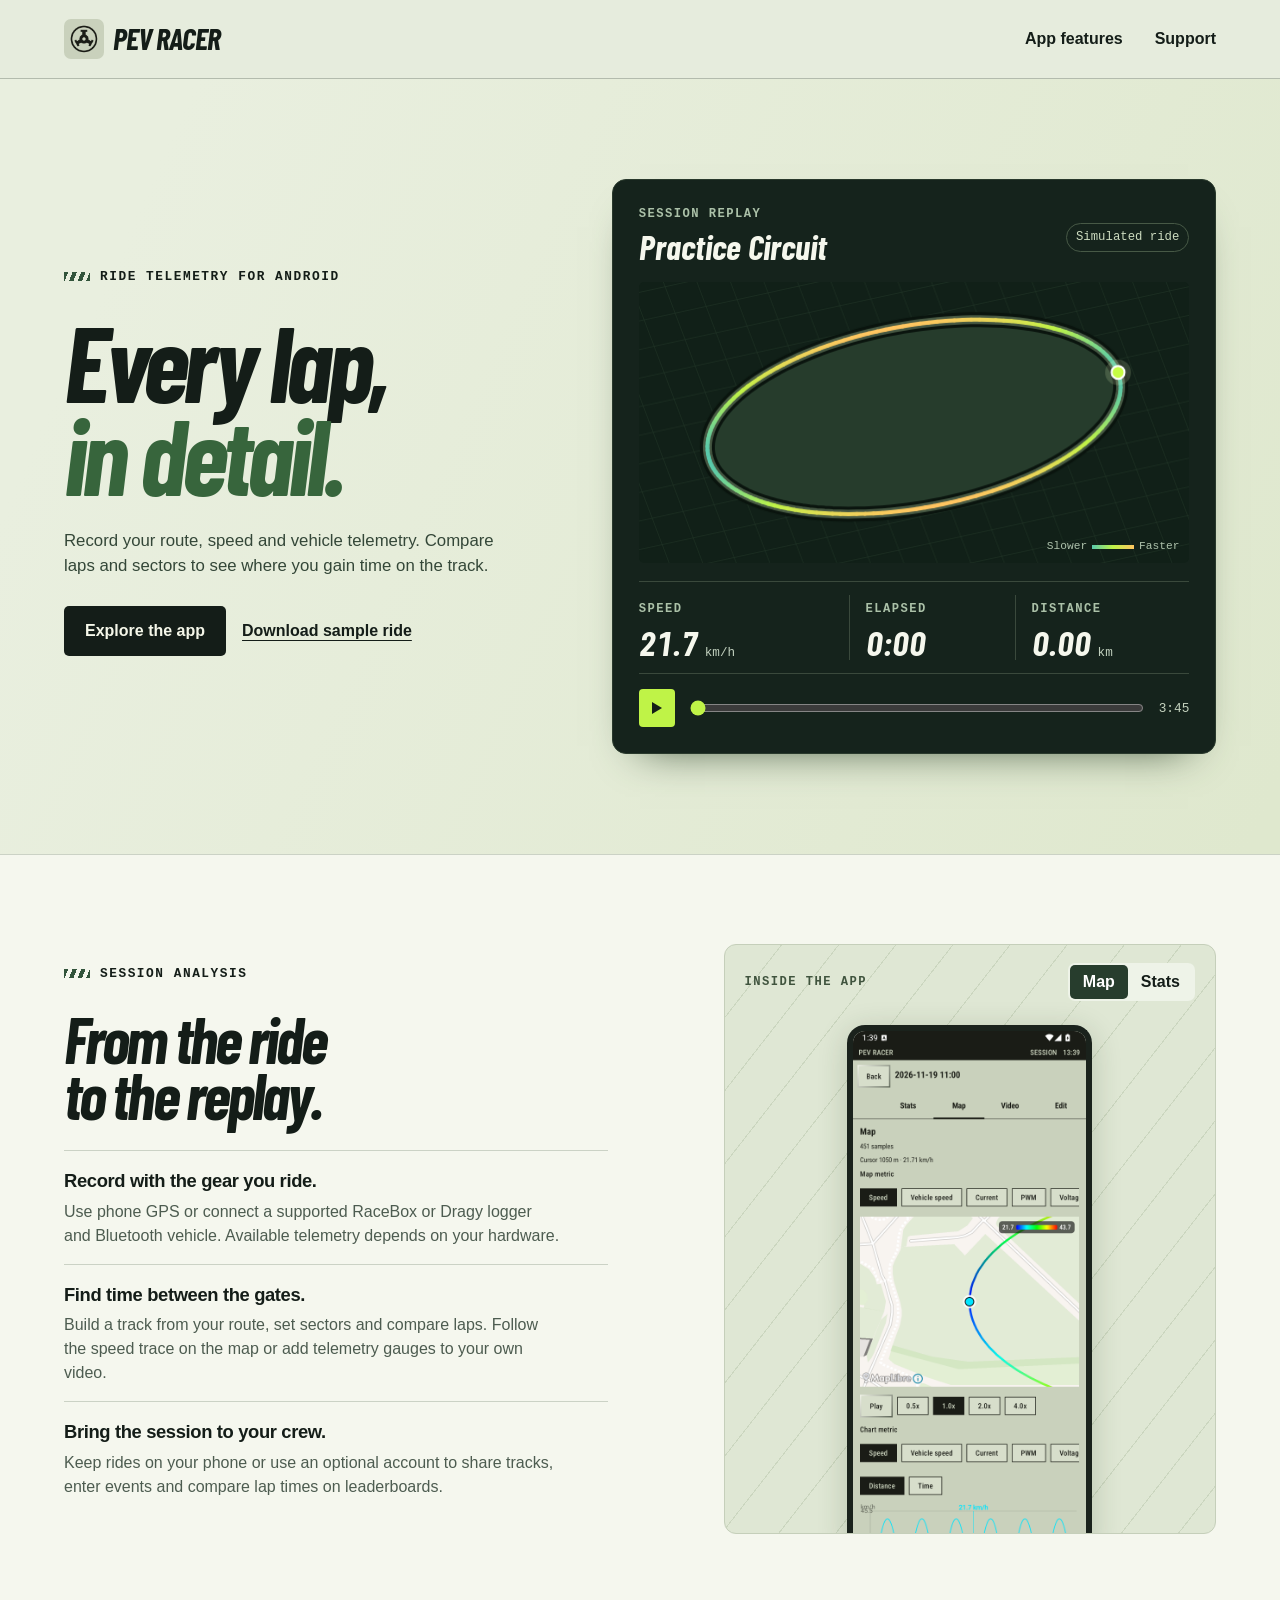
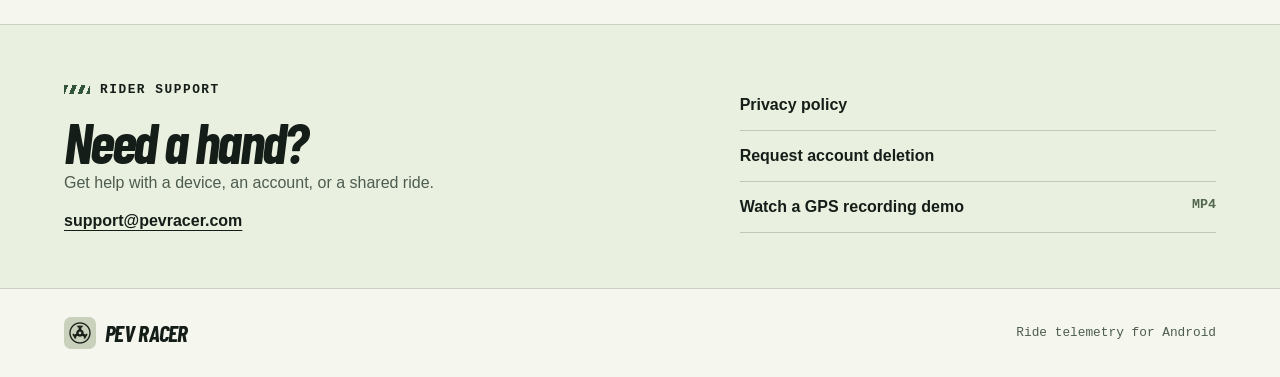
==== index.html @ e3c32b66 "Publish PEV Racer website and rider support pages" ====
<!doctype html>
<html lang="en">
<head>
<meta charset="utf-8"><meta name="viewport" content="width=device-width,initial-scale=1">
<title>PEV Racer — Ride telemetry and lap timing for Android</title>
<meta name="description" content="Record GPS and vehicle telemetry, compare laps and share track sessions with PEV Racer for Android. Explore a simulated practice ride.">
<link rel="icon" href="assets/icon.png"><link rel="stylesheet" href="style.css">
<script src="assets/practice.js" defer></script><script src="player.js" defer></script>
</head>
<body>
<a class="skip" href="#main">Skip to content</a>
<header class="top"><div class="wrap nav"><a class="brand" href="./" aria-label="PEV Racer home"><img src="assets/icon.png" width="40" height="40" alt="">PEV RACER</a><nav aria-label="Main navigation"><a href="#analysis">App features</a><a href="#support">Support</a></nav></div></header>
<main id="main">
<div class="hero"><div class="wrap hero-grid">
<div class="intro"><p class="kicker"><span></span> Ride telemetry for Android</p><h1>Every lap,<br><em>in detail.</em></h1>
<p class="lede">Record your route, speed and vehicle telemetry. Compare laps and sectors to see where you gain time on the track.</p>
<a class="cta" href="#analysis">Explore the app</a><a class="secondary" href="downloads/practice-circuit.vbo" download>Download sample ride</a>
</div>
<section class="console" id="practice" aria-labelledby="ride-title">
<div class="console-head"><div><div class="console-label">Session replay</div><h2 id="ride-title">Practice Circuit</h2></div><span class="sim">Simulated ride</span></div>
<div class="track"><canvas id="track" role="img" aria-label="GPS trace of the oval practice circuit, colored by speed. The marker follows the selected time."></canvas>
<div class="scale" aria-hidden="true"><i></i>Slower <b></b> Faster</div></div>
<div class="console-data"><div><span class="console-label">Speed</span><strong><output id="speed">21.7</output> <small>km/h</small></strong></div><div><span class="console-label">Elapsed</span><strong id="elapsed">0:00</strong></div><div><span class="console-label">Distance</span><strong><output id="distance">0.00</output> <small>km</small></strong></div></div>
<div class="transport"><button id="play" type="button" aria-label="Play simulated ride"><i aria-hidden="true"></i></button><input aria-label="Ride replay time" type="range" id="seek" min="0" max="450" value="0"><span>3:45</span></div>
<noscript><p>Enable JavaScript to play the simulated ride, or download the VBO file.</p></noscript>
</section></div></div>
<section id="analysis" class="wrap analysis" aria-labelledby="analysis-title">
<div class="section-copy"><p class="kicker"><span></span> Session analysis</p><h2 id="analysis-title">From the ride<br>to the replay.</h2>
<ul class="features"><li><h3>Record with the gear you ride.</h3><p>Use phone GPS or connect a supported RaceBox or Dragy logger and Bluetooth vehicle. Available telemetry depends on your hardware.</p></li><li><h3>Find time between the gates.</h3><p>Build a track from your route, set sectors and compare laps. Follow the speed trace on the map or add telemetry gauges to your own video.</p></li><li><h3>Bring the session to your crew.</h3><p>Keep rides on your phone or use an optional account to share tracks, enter events and compare lap times on leaderboards.</p></li></ul></div>
<figure class="app-preview"><div class="preview-head"><span class="console-label">Inside the app</span><div class="tabs" role="group" aria-label="Select app screenshot"><button data-view="map" aria-pressed="true">Map</button><button data-view="stats" aria-pressed="false">Stats</button></div></div><img id="app-shot" width="1080" height="2400" src="assets/ride-map.png" alt="PEV Racer session map with a speed-colored route, playback controls and telemetry chart." loading="lazy"></figure>
</section>
<section id="support" class="support"><div class="wrap help-grid"><div><p class="kicker"><span></span> Rider support</p><h2>Need a hand?</h2><p>Get help with a device, an account, or a shared ride.</p><a class="email" href="mailto:support@pevracer.com">support@pevracer.com</a></div>
<div class="help-links"><a href="privacy/">Privacy policy</a><a href="delete-account/">Request account deletion</a><a href="downloads/location-recording.mp4">Watch a GPS recording demo <small>MP4</small></a></div></div></section>
</main>
<footer class="wrap foot"><a class="brand" href="./"><img src="assets/icon.png" width="32" height="32" alt="">PEV RACER</a><span>Ride telemetry for Android</span></footer>
</body></html>
---- style.css ----
@font-face{font-family:Barlow Condensed;src:url(assets/display.ttf) format('truetype');font-weight:700;font-style:italic;font-display:swap}
:root{--ink:#141d18;--paper:#f5f7ee;--green:#bff347;--mute:#4d5c50;--line:#cbd2c5;--display:"Barlow Condensed","Arial Narrow",sans-serif;color:var(--ink);background:var(--paper);font-family:Inter,"Helvetica Neue",Arial,sans-serif;font-size:100%;line-height:1.5;color-scheme:light}
*{box-sizing:border-box}body{margin:0}a{color:inherit}button,input{font:inherit}a:focus-visible,button:focus-visible,input:focus-visible{outline:3px solid #d45d15;outline-offset:4px}.skip{position:absolute;left:1rem;top:-5rem;background:var(--paper);padding:.5rem 1rem;z-index:5}.skip:focus{top:.4rem}.wrap{width:min(1220px,90%);margin:auto}.top{border-bottom:1px solid rgba(20,29,24,.24);background:#e6ecdd}.nav,.foot,.brand,.nav nav{display:flex;align-items:center}.nav{min-height:78px;justify-content:space-between}.brand{gap:9px;text-decoration:none;font:italic 700 1.9rem/.9 var(--display);letter-spacing:-.03em;white-space:nowrap}.brand img{border-radius:7px}.nav nav{gap:32px;font-weight:650}.nav nav a,.tabs button,.help-links a{text-decoration:none}.nav nav a:hover,.help-links a:hover,.secondary:hover,.email:hover{text-decoration:underline;text-underline-offset:4px}.hero{background:linear-gradient(114deg,#e9efdf 12%,#dfe8ce 98%);border-bottom:1px solid var(--line)}.hero-grid{display:grid;grid-template-columns: .89fr 1.11fr;gap:clamp(28px,5vw,88px);align-items:center;padding-block:clamp(55px,7.8vw,115px)}.kicker,.console-label,.sim,.scale,.transport>span,.help-links small,.foot>span{font-family:"IBM Plex Mono",Menlo,Consolas,monospace}.kicker,.console-label{text-transform:uppercase;letter-spacing:.12em;font-weight:650;font-size:.8rem}.kicker{display:flex;align-items:center;gap:10px;margin:0 0 28px}.kicker span{width:26px;height:9px;background:repeating-linear-gradient(112deg,#32543b 0 4px,transparent 4px 8px)}h1,h2,h3,p,figure{margin:0}h1,.section-copy h2,.help-grid h2{font:italic 700 clamp(5.8rem,8.4vw,8.5rem)/.87 var(--display);letter-spacing:-.045em}h1 em{font-style:inherit;color:#37653c}.lede{margin:27px 0 28px;font-size:clamp(1.05rem,1.3vw,1.23rem);color:#344738;max-width:29rem}.cta,.secondary{display:inline-block;font-weight:700;font-size:1rem}.cta{background:var(--ink);color:#f5f7e9;padding:13px 21px;border-radius:5px;text-decoration:none;margin:0 16px 10px 0}.cta:hover{background:#36523b}.secondary{text-underline-offset:4px}
.console{background:#15231c;color:#f5f7ed;border:1px solid #29392c;border-radius:14px;padding:clamp(16px,2vw,30px);min-width:0;box-shadow:0 20px 42px -28px #2e442b}.console-head,.preview-head{display:flex;justify-content:space-between;align-items:center;gap:9px}.console-label{color:#abc1a8;font-size:.76rem}.console h2{font:italic 700 2.15rem/1.1 var(--display);margin:.25rem 0}.sim{font-size:.77rem;color:#ccdbbf;border:1px solid #475946;border-radius:20px;padding:4px 9px}.track{position:relative;height:clamp(195px,22vw,315px);margin:12px 0 18px;border-radius:5px;overflow:hidden;background:#112018}.track canvas{display:block;width:100%;height:100%}.scale{position:absolute;bottom:8px;right:10px;display:flex;align-items:center;gap:5px;font-size:.7rem;color:#aec2ac}.scale b{width:42px;height:4px;background:linear-gradient(90deg,#58c9ad,#bff347,#ffc561)}.console-data{display:grid;grid-template-columns:1.2fr .95fr 1fr;padding:13px 0;border-block:1px solid #3a493c}.console-data>div+div{border-left:1px solid #3a493c;padding-left:16px}.console-data strong{display:block;font:italic 700 clamp(1.65rem,2.7vw,2.4rem)/1.05 var(--display);margin-top:5px;font-variant-numeric:tabular-nums}.console-data small{font:normal .79rem Menlo,monospace;color:#c0cfbd}.transport{display:flex;align-items:center;gap:13px;margin-top:15px}.transport button{display:grid;place-items:center;width:42px;height:38px;border:0;background:var(--green);border-radius:4px;cursor:pointer}.transport button i{border-left:10px solid var(--ink);border-block:6px solid transparent}.transport button[aria-label^="Pause"] i{width:10px;height:12px;border:0;border-inline:3px solid var(--ink)}input[type=range]{width:100%;min-width:0;accent-color:var(--green);cursor:pointer}.transport>span{font-size:.8rem;color:#c5d3bf}
.analysis{display:grid;grid-template-columns:1.05fr .95fr;gap:10%;align-items:center;padding-block:clamp(66px,7vw,110px)}.section-copy h2,.help-grid h2{font-size:clamp(3.4rem,5vw,5.4rem)}.features{padding:0;list-style:none;margin:28px 0 0}.features li{padding:16px 0;border-top:1px solid var(--line)}.features h3{font-size:1.15rem;letter-spacing:-.02em}.features p,.support p:not(.kicker){margin-top:5px;color:var(--mute);max-width:31rem}.app-preview{padding:18px 20px 0;border-radius:12px;overflow:hidden;background:repeating-linear-gradient(128deg,transparent 0 44px,#cbd6bf 44px 45px),#dfe7d4;border:1px solid #c5cfba;text-align:center}.preview-head .console-label{color:#40543e}.tabs{display:flex;background:#eef3e8;border-radius:7px;padding:2px}.tabs button{background:transparent;border:0;border-radius:5px;padding:5px 13px;cursor:pointer;color:var(--ink);font-weight:600}.tabs button[aria-pressed=true]{background:#273d2d;color:white}.app-preview img{display:block;width:min(64%,245px);height:auto;margin:24px auto -3.5%;border:6px solid #1a221c;border-bottom:0;border-radius:18px 18px 0 0;box-shadow:0 6px 30px #25371b33}.support{border-block:1px solid var(--line);background:#eaf0e0}.help-grid{display:grid;grid-template-columns:1fr .85fr;gap:10%;align-items:center;padding-block:55px}.help-grid .kicker{margin-bottom:16px}.help-grid h2{font-size:3.6rem}.email{display:inline-block;margin-top:14px;font-weight:700;text-underline-offset:4px}.help-links a{display:block;padding:13px 0;font-weight:650;border-bottom:1px solid #bdc8b5}.help-links small{color:#53664e;float:right}.foot{min-height:88px;justify-content:space-between;gap:14px}.foot .brand{font-size:1.45rem}.foot>span{font-size:.8rem;color:var(--mute)}.legal{max-width:46rem;margin:0 auto;padding:55px 20px 66px}.legal h1{font-size:clamp(3.3rem,7vw,5.2rem);line-height:1}.legal h2{font-size:1.35rem;margin:2.1rem 0 .4rem}.legal p{margin:1rem 0;line-height:1.7}.legal a{overflow-wrap:anywhere}
@media(max-width:760px){.hero-grid,.analysis,.help-grid{grid-template-columns:1fr}.hero-grid{padding:38px 0;gap:24px}.kicker{margin-bottom:18px}.nav{min-height:65px}.nav nav{gap:15px;font-size:.88rem}.brand{font-size:1.48rem}.brand img{width:32px;height:32px}h1{font-size:clamp(4.9rem,15vw,6.8rem)}.lede{margin:16px 0 21px}.hero-grid .track{height:230px}.analysis{gap:28px}.help-grid{gap:20px}.app-preview img{max-width:225px}.console-data>div+div{padding-left:10px}.foot>span{max-width:110px}.hero-grid .secondary{font-size:.93rem}.console-data strong{font-size:1.9rem}}@media(max-width:365px){.nav nav{gap:9px}.brand{font-size:1.32rem}.wrap{width:92%}}
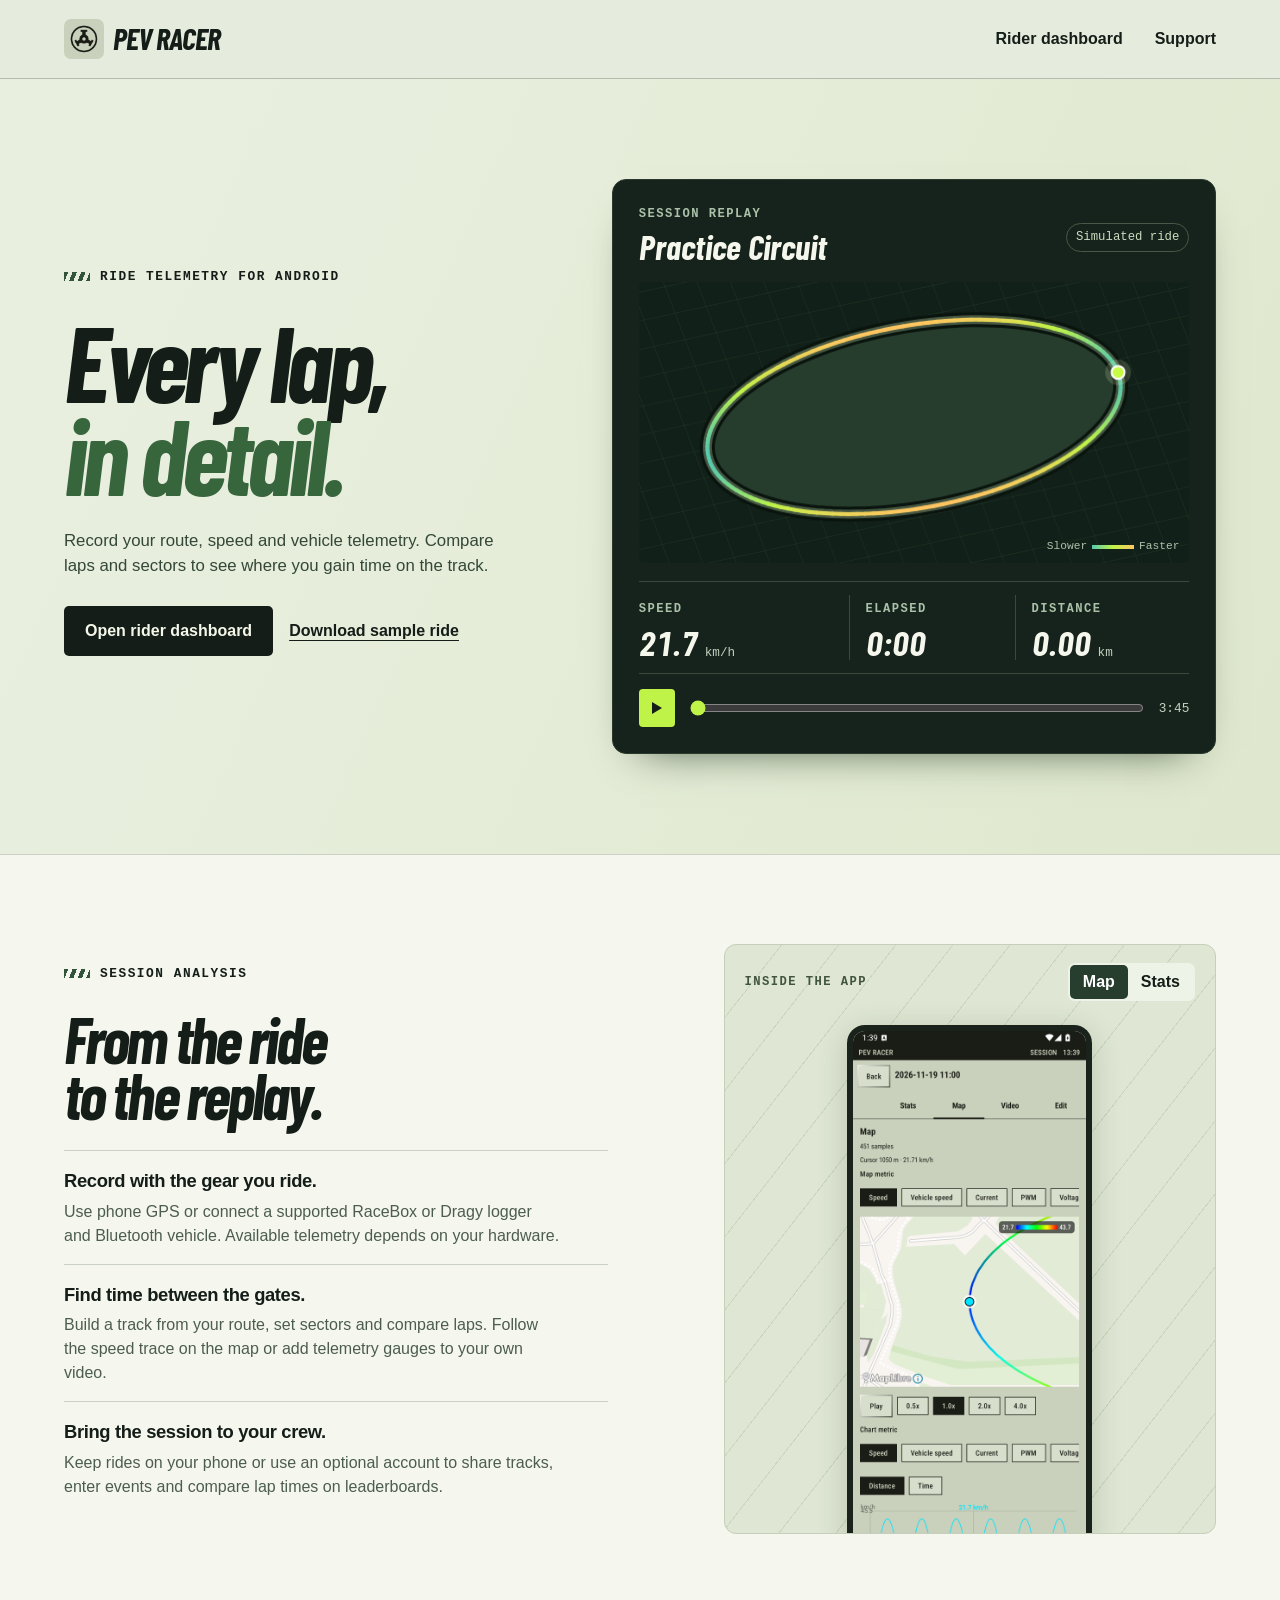
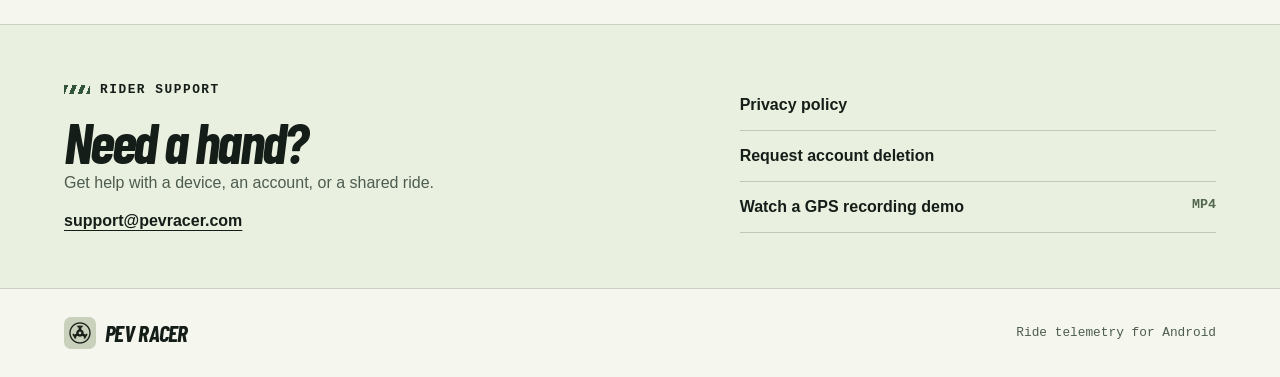
==== commit 81f7c76e: "Add the PEV Racer rider dashboard and Android-compatible ride analysis" ====
--- a/index.html
+++ b/index.html
@@ -9,12 +9,12 @@
 </head>
 <body>
 <a class="skip" href="#main">Skip to content</a>
-<header class="top"><div class="wrap nav"><a class="brand" href="./" aria-label="PEV Racer home"><img src="assets/icon.png" width="40" height="40" alt="">PEV RACER</a><nav aria-label="Main navigation"><a href="#analysis">App features</a><a href="#support">Support</a></nav></div></header>
+<header class="top"><div class="wrap nav"><a class="brand" href="./" aria-label="PEV Racer home"><img src="assets/icon.png" width="40" height="40" alt="">PEV RACER</a><nav aria-label="Main navigation"><a href="rider/">Rider dashboard</a><a href="#support">Support</a></nav></div></header>
 <main id="main">
 <div class="hero"><div class="wrap hero-grid">
 <div class="intro"><p class="kicker"><span></span> Ride telemetry for Android</p><h1>Every lap,<br><em>in detail.</em></h1>
 <p class="lede">Record your route, speed and vehicle telemetry. Compare laps and sectors to see where you gain time on the track.</p>
-<a class="cta" href="#analysis">Explore the app</a><a class="secondary" href="downloads/practice-circuit.vbo" download>Download sample ride</a>
+<a class="cta" href="rider/">Open rider dashboard</a><a class="secondary" href="downloads/practice-circuit.vbo" download>Download sample ride</a>
 </div>
 <section class="console" id="practice" aria-labelledby="ride-title">
 <div class="console-head"><div><div class="console-label">Session replay</div><h2 id="ride-title">Practice Circuit</h2></div><span class="sim">Simulated ride</span></div>
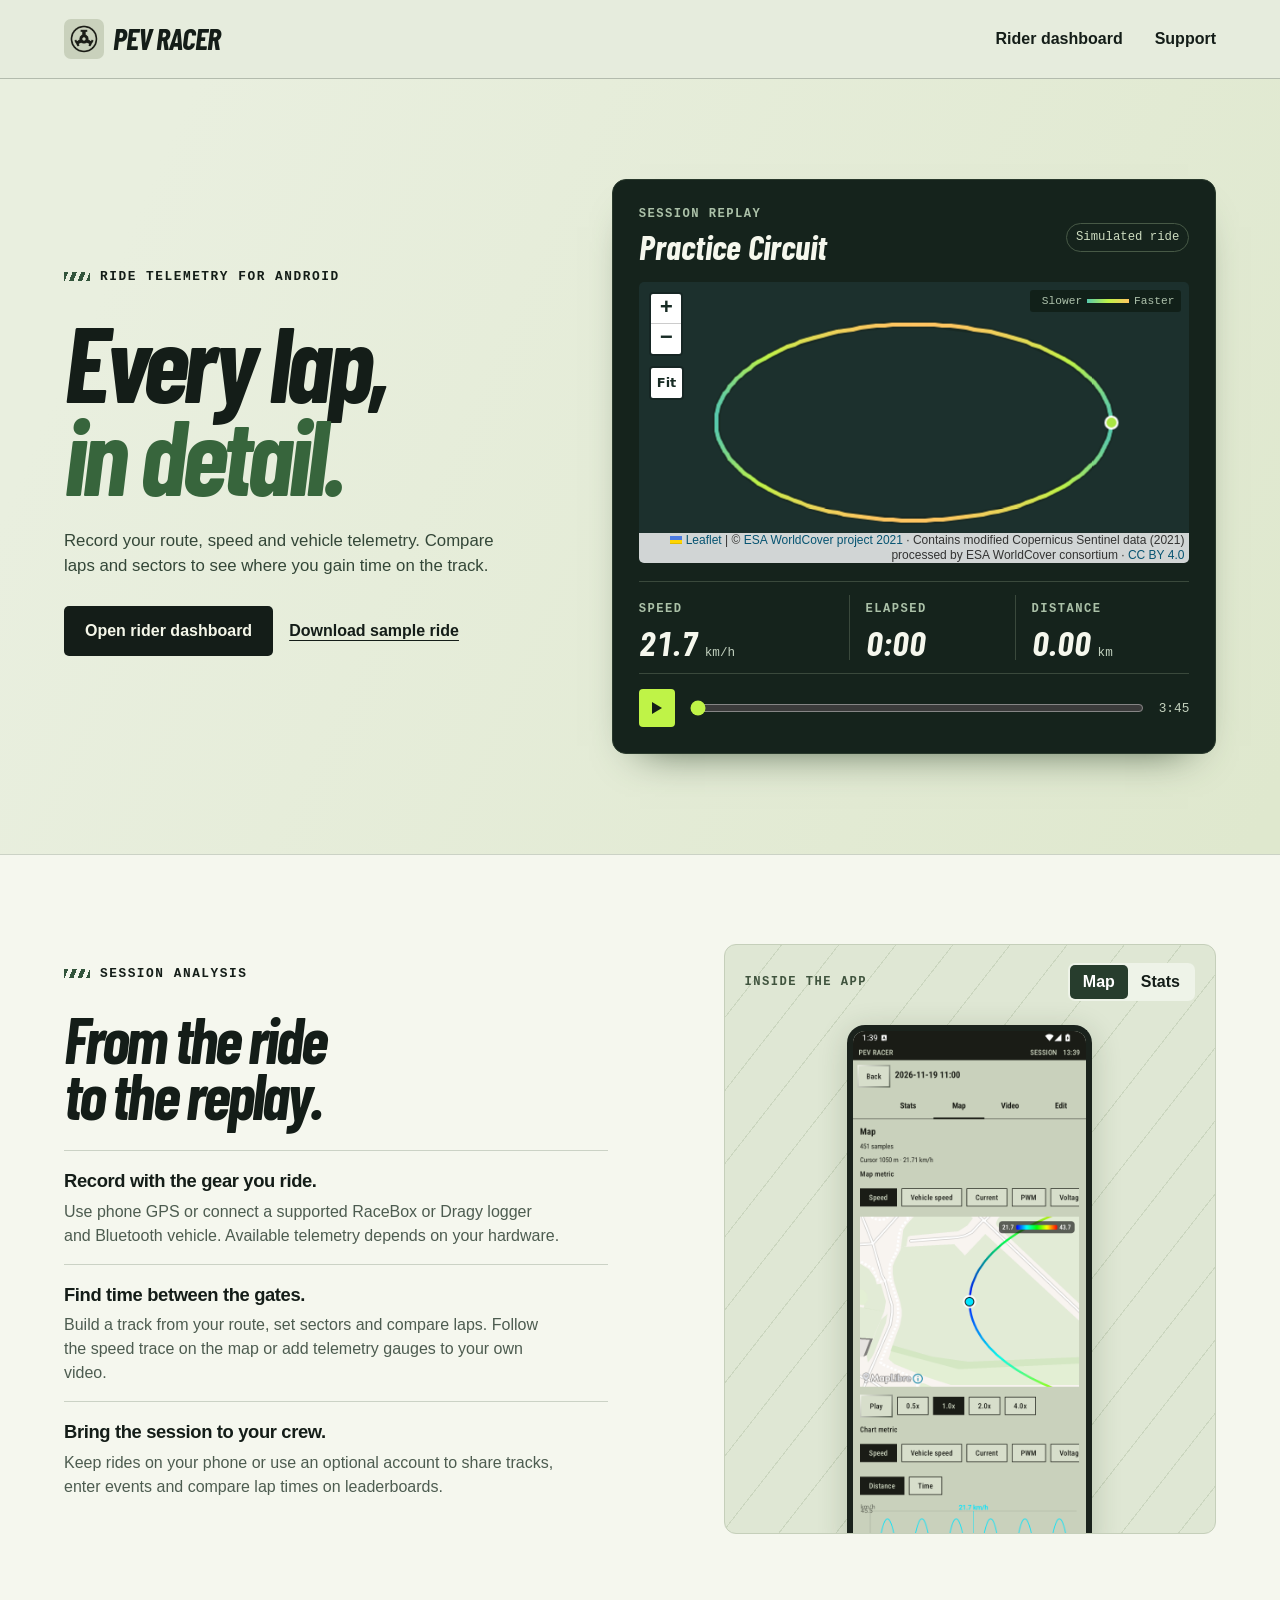
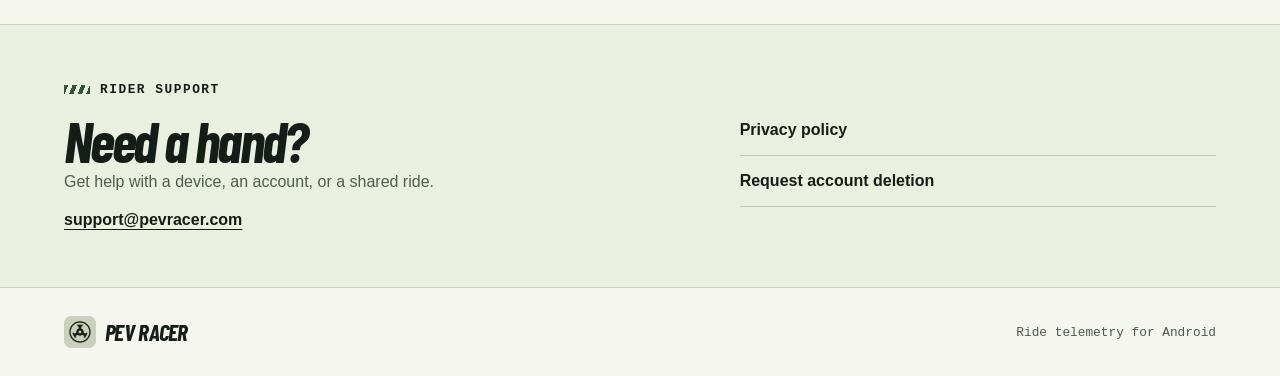
==== commit 78afd66c: "Open session replays by default and add satellite maps and multi-metric charts" ====
--- a/index.html
+++ b/index.html
@@ -4,8 +4,8 @@
 <meta charset="utf-8"><meta name="viewport" content="width=device-width,initial-scale=1">
 <title>PEV Racer — Ride telemetry and lap timing for Android</title>
 <meta name="description" content="Record GPS and vehicle telemetry, compare laps and share track sessions with PEV Racer for Android. Explore a simulated practice ride.">
-<link rel="icon" href="assets/icon.png"><link rel="stylesheet" href="style.css">
-<script src="assets/practice.js" defer></script><script src="player.js" defer></script>
+<link rel="icon" href="assets/icon.png"><link rel="stylesheet" href="rider/vendor/leaflet/leaflet.css"><link rel="stylesheet" href="rider/satellite-map.css"><link rel="stylesheet" href="style.css">
+<script type="module" src="player.js"></script>
 </head>
 <body>
 <a class="skip" href="#main">Skip to content</a>
@@ -18,7 +18,7 @@
 </div>
 <section class="console" id="practice" aria-labelledby="ride-title">
 <div class="console-head"><div><div class="console-label">Session replay</div><h2 id="ride-title">Practice Circuit</h2></div><span class="sim">Simulated ride</span></div>
-<div class="track"><canvas id="track" role="img" aria-label="GPS trace of the oval practice circuit, colored by speed. The marker follows the selected time."></canvas>
+<div class="track"><div id="track" role="region" aria-label="Satellite map of the practice circuit"></div>
 <div class="scale" aria-hidden="true"><i></i>Slower <b></b> Faster</div></div>
 <div class="console-data"><div><span class="console-label">Speed</span><strong><output id="speed">21.7</output> <small>km/h</small></strong></div><div><span class="console-label">Elapsed</span><strong id="elapsed">0:00</strong></div><div><span class="console-label">Distance</span><strong><output id="distance">0.00</output> <small>km</small></strong></div></div>
 <div class="transport"><button id="play" type="button" aria-label="Play simulated ride"><i aria-hidden="true"></i></button><input aria-label="Ride replay time" type="range" id="seek" min="0" max="450" value="0"><span>3:45</span></div>
@@ -30,7 +30,7 @@
 <figure class="app-preview"><div class="preview-head"><span class="console-label">Inside the app</span><div class="tabs" role="group" aria-label="Select app screenshot"><button data-view="map" aria-pressed="true">Map</button><button data-view="stats" aria-pressed="false">Stats</button></div></div><img id="app-shot" width="1080" height="2400" src="assets/ride-map.png" alt="PEV Racer session map with a speed-colored route, playback controls and telemetry chart." loading="lazy"></figure>
 </section>
 <section id="support" class="support"><div class="wrap help-grid"><div><p class="kicker"><span></span> Rider support</p><h2>Need a hand?</h2><p>Get help with a device, an account, or a shared ride.</p><a class="email" href="mailto:support@pevracer.com">support@pevracer.com</a></div>
-<div class="help-links"><a href="privacy/">Privacy policy</a><a href="delete-account/">Request account deletion</a><a href="downloads/location-recording.mp4">Watch a GPS recording demo <small>MP4</small></a></div></div></section>
+<div class="help-links"><a href="privacy/">Privacy policy</a><a href="delete-account/">Request account deletion</a></div></div></section>
 </main>
 <footer class="wrap foot"><a class="brand" href="./"><img src="assets/icon.png" width="32" height="32" alt="">PEV RACER</a><span>Ride telemetry for Android</span></footer>
 </body></html>
--- a/rider/vendor/leaflet/leaflet.css
+++ b/rider/vendor/leaflet/leaflet.css
@@ -0,0 +1,661 @@
+/* required styles */
+
+.leaflet-pane,
+.leaflet-tile,
+.leaflet-marker-icon,
+.leaflet-marker-shadow,
+.leaflet-tile-container,
+.leaflet-pane > svg,
+.leaflet-pane > canvas,
+.leaflet-zoom-box,
+.leaflet-image-layer,
+.leaflet-layer {
+	position: absolute;
+	left: 0;
+	top: 0;
+	}
+.leaflet-container {
+	overflow: hidden;
+	}
+.leaflet-tile,
+.leaflet-marker-icon,
+.leaflet-marker-shadow {
+	-webkit-user-select: none;
+	   -moz-user-select: none;
+	        user-select: none;
+	  -webkit-user-drag: none;
+	}
+/* Prevents IE11 from highlighting tiles in blue */
+.leaflet-tile::selection {
+	background: transparent;
+}
+/* Safari renders non-retina tile on retina better with this, but Chrome is worse */
+.leaflet-safari .leaflet-tile {
+	image-rendering: -webkit-optimize-contrast;
+	}
+/* hack that prevents hw layers "stretching" when loading new tiles */
+.leaflet-safari .leaflet-tile-container {
+	width: 1600px;
+	height: 1600px;
+	-webkit-transform-origin: 0 0;
+	}
+.leaflet-marker-icon,
+.leaflet-marker-shadow {
+	display: block;
+	}
+/* .leaflet-container svg: reset svg max-width decleration shipped in Joomla! (joomla.org) 3.x */
+/* .leaflet-container img: map is broken in FF if you have max-width: 100% on tiles */
+.leaflet-container .leaflet-overlay-pane svg {
+	max-width: none !important;
+	max-height: none !important;
+	}
+.leaflet-container .leaflet-marker-pane img,
+.leaflet-container .leaflet-shadow-pane img,
+.leaflet-container .leaflet-tile-pane img,
+.leaflet-container img.leaflet-image-layer,
+.leaflet-container .leaflet-tile {
+	max-width: none !important;
+	max-height: none !important;
+	width: auto;
+	padding: 0;
+	}
+
+.leaflet-container img.leaflet-tile {
+	/* See: https://bugs.chromium.org/p/chromium/issues/detail?id=600120 */
+	mix-blend-mode: plus-lighter;
+}
+
+.leaflet-container.leaflet-touch-zoom {
+	-ms-touch-action: pan-x pan-y;
+	touch-action: pan-x pan-y;
+	}
+.leaflet-container.leaflet-touch-drag {
+	-ms-touch-action: pinch-zoom;
+	/* Fallback for FF which doesn't support pinch-zoom */
+	touch-action: none;
+	touch-action: pinch-zoom;
+}
+.leaflet-container.leaflet-touch-drag.leaflet-touch-zoom {
+	-ms-touch-action: none;
+	touch-action: none;
+}
+.leaflet-container {
+	-webkit-tap-highlight-color: transparent;
+}
+.leaflet-container a {
+	-webkit-tap-highlight-color: rgba(51, 181, 229, 0.4);
+}
+.leaflet-tile {
+	filter: inherit;
+	visibility: hidden;
+	}
+.leaflet-tile-loaded {
+	visibility: inherit;
+	}
+.leaflet-zoom-box {
+	width: 0;
+	height: 0;
+	-moz-box-sizing: border-box;
+	     box-sizing: border-box;
+	z-index: 800;
+	}
+/* workaround for https://bugzilla.mozilla.org/show_bug.cgi?id=888319 */
+.leaflet-overlay-pane svg {
+	-moz-user-select: none;
+	}
+
+.leaflet-pane         { z-index: 400; }
+
+.leaflet-tile-pane    { z-index: 200; }
+.leaflet-overlay-pane { z-index: 400; }
+.leaflet-shadow-pane  { z-index: 500; }
+.leaflet-marker-pane  { z-index: 600; }
+.leaflet-tooltip-pane   { z-index: 650; }
+.leaflet-popup-pane   { z-index: 700; }
+
+.leaflet-map-pane canvas { z-index: 100; }
+.leaflet-map-pane svg    { z-index: 200; }
+
+.leaflet-vml-shape {
+	width: 1px;
+	height: 1px;
+	}
+.lvml {
+	behavior: url(#default#VML);
+	display: inline-block;
+	position: absolute;
+	}
+
+
+/* control positioning */
+
+.leaflet-control {
+	position: relative;
+	z-index: 800;
+	pointer-events: visiblePainted; /* IE 9-10 doesn't have auto */
+	pointer-events: auto;
+	}
+.leaflet-top,
+.leaflet-bottom {
+	position: absolute;
+	z-index: 1000;
+	pointer-events: none;
+	}
+.leaflet-top {
+	top: 0;
+	}
+.leaflet-right {
+	right: 0;
+	}
+.leaflet-bottom {
+	bottom: 0;
+	}
+.leaflet-left {
+	left: 0;
+	}
+.leaflet-control {
+	float: left;
+	clear: both;
+	}
+.leaflet-right .leaflet-control {
+	float: right;
+	}
+.leaflet-top .leaflet-control {
+	margin-top: 10px;
+	}
+.leaflet-bottom .leaflet-control {
+	margin-bottom: 10px;
+	}
+.leaflet-left .leaflet-control {
+	margin-left: 10px;
+	}
+.leaflet-right .leaflet-control {
+	margin-right: 10px;
+	}
+
+
+/* zoom and fade animations */
+
+.leaflet-fade-anim .leaflet-popup {
+	opacity: 0;
+	-webkit-transition: opacity 0.2s linear;
+	   -moz-transition: opacity 0.2s linear;
+	        transition: opacity 0.2s linear;
+	}
+.leaflet-fade-anim .leaflet-map-pane .leaflet-popup {
+	opacity: 1;
+	}
+.leaflet-zoom-animated {
+	-webkit-transform-origin: 0 0;
+	    -ms-transform-origin: 0 0;
+	        transform-origin: 0 0;
+	}
+svg.leaflet-zoom-animated {
+	will-change: transform;
+}
+
+.leaflet-zoom-anim .leaflet-zoom-animated {
+	-webkit-transition: -webkit-transform 0.25s cubic-bezier(0,0,0.25,1);
+	   -moz-transition:    -moz-transform 0.25s cubic-bezier(0,0,0.25,1);
+	        transition:         transform 0.25s cubic-bezier(0,0,0.25,1);
+	}
+.leaflet-zoom-anim .leaflet-tile,
+.leaflet-pan-anim .leaflet-tile {
+	-webkit-transition: none;
+	   -moz-transition: none;
+	        transition: none;
+	}
+
+.leaflet-zoom-anim .leaflet-zoom-hide {
+	visibility: hidden;
+	}
+
+
+/* cursors */
+
+.leaflet-interactive {
+	cursor: pointer;
+	}
+.leaflet-grab {
+	cursor: -webkit-grab;
+	cursor:    -moz-grab;
+	cursor:         grab;
+	}
+.leaflet-crosshair,
+.leaflet-crosshair .leaflet-interactive {
+	cursor: crosshair;
+	}
+.leaflet-popup-pane,
+.leaflet-control {
+	cursor: auto;
+	}
+.leaflet-dragging .leaflet-grab,
+.leaflet-dragging .leaflet-grab .leaflet-interactive,
+.leaflet-dragging .leaflet-marker-draggable {
+	cursor: move;
+	cursor: -webkit-grabbing;
+	cursor:    -moz-grabbing;
+	cursor:         grabbing;
+	}
+
+/* marker & overlays interactivity */
+.leaflet-marker-icon,
+.leaflet-marker-shadow,
+.leaflet-image-layer,
+.leaflet-pane > svg path,
+.leaflet-tile-container {
+	pointer-events: none;
+	}
+
+.leaflet-marker-icon.leaflet-interactive,
+.leaflet-image-layer.leaflet-interactive,
+.leaflet-pane > svg path.leaflet-interactive,
+svg.leaflet-image-layer.leaflet-interactive path {
+	pointer-events: visiblePainted; /* IE 9-10 doesn't have auto */
+	pointer-events: auto;
+	}
+
+/* visual tweaks */
+
+.leaflet-container {
+	background: #ddd;
+	outline-offset: 1px;
+	}
+.leaflet-container a {
+	color: #0078A8;
+	}
+.leaflet-zoom-box {
+	border: 2px dotted #38f;
+	background: rgba(255,255,255,0.5);
+	}
+
+
+/* general typography */
+.leaflet-container {
+	font-family: "Helvetica Neue", Arial, Helvetica, sans-serif;
+	font-size: 12px;
+	font-size: 0.75rem;
+	line-height: 1.5;
+	}
+
+
+/* general toolbar styles */
+
+.leaflet-bar {
+	box-shadow: 0 1px 5px rgba(0,0,0,0.65);
+	border-radius: 4px;
+	}
+.leaflet-bar a {
+	background-color: #fff;
+	border-bottom: 1px solid #ccc;
+	width: 26px;
+	height: 26px;
+	line-height: 26px;
+	display: block;
+	text-align: center;
+	text-decoration: none;
+	color: black;
+	}
+.leaflet-bar a,
+.leaflet-control-layers-toggle {
+	background-position: 50% 50%;
+	background-repeat: no-repeat;
+	display: block;
+	}
+.leaflet-bar a:hover,
+.leaflet-bar a:focus {
+	background-color: #f4f4f4;
+	}
+.leaflet-bar a:first-child {
+	border-top-left-radius: 4px;
+	border-top-right-radius: 4px;
+	}
+.leaflet-bar a:last-child {
+	border-bottom-left-radius: 4px;
+	border-bottom-right-radius: 4px;
+	border-bottom: none;
+	}
+.leaflet-bar a.leaflet-disabled {
+	cursor: default;
+	background-color: #f4f4f4;
+	color: #bbb;
+	}
+
+.leaflet-touch .leaflet-bar a {
+	width: 30px;
+	height: 30px;
+	line-height: 30px;
+	}
+.leaflet-touch .leaflet-bar a:first-child {
+	border-top-left-radius: 2px;
+	border-top-right-radius: 2px;
+	}
+.leaflet-touch .leaflet-bar a:last-child {
+	border-bottom-left-radius: 2px;
+	border-bottom-right-radius: 2px;
+	}
+
+/* zoom control */
+
+.leaflet-control-zoom-in,
+.leaflet-control-zoom-out {
+	font: bold 18px 'Lucida Console', Monaco, monospace;
+	text-indent: 1px;
+	}
+
+.leaflet-touch .leaflet-control-zoom-in, .leaflet-touch .leaflet-control-zoom-out  {
+	font-size: 22px;
+	}
+
+
+/* layers control */
+
+.leaflet-control-layers {
+	box-shadow: 0 1px 5px rgba(0,0,0,0.4);
+	background: #fff;
+	border-radius: 5px;
+	}
+.leaflet-control-layers-toggle {
+	background-image: url(images/layers.png);
+	width: 36px;
+	height: 36px;
+	}
+.leaflet-retina .leaflet-control-layers-toggle {
+	background-image: url(images/layers-2x.png);
+	background-size: 26px 26px;
+	}
+.leaflet-touch .leaflet-control-layers-toggle {
+	width: 44px;
+	height: 44px;
+	}
+.leaflet-control-layers .leaflet-control-layers-list,
+.leaflet-control-layers-expanded .leaflet-control-layers-toggle {
+	display: none;
+	}
+.leaflet-control-layers-expanded .leaflet-control-layers-list {
+	display: block;
+	position: relative;
+	}
+.leaflet-control-layers-expanded {
+	padding: 6px 10px 6px 6px;
+	color: #333;
+	background: #fff;
+	}
+.leaflet-control-layers-scrollbar {
+	overflow-y: scroll;
+	overflow-x: hidden;
+	padding-right: 5px;
+	}
+.leaflet-control-layers-selector {
+	margin-top: 2px;
+	position: relative;
+	top: 1px;
+	}
+.leaflet-control-layers label {
+	display: block;
+	font-size: 13px;
+	font-size: 1.08333em;
+	}
+.leaflet-control-layers-separator {
+	height: 0;
+	border-top: 1px solid #ddd;
+	margin: 5px -10px 5px -6px;
+	}
+
+/* Default icon URLs */
+.leaflet-default-icon-path { /* used only in path-guessing heuristic, see L.Icon.Default */
+	background-image: url(images/marker-icon.png);
+	}
+
+
+/* attribution and scale controls */
+
+.leaflet-container .leaflet-control-attribution {
+	background: #fff;
+	background: rgba(255, 255, 255, 0.8);
+	margin: 0;
+	}
+.leaflet-control-attribution,
+.leaflet-control-scale-line {
+	padding: 0 5px;
+	color: #333;
+	line-height: 1.4;
+	}
+.leaflet-control-attribution a {
+	text-decoration: none;
+	}
+.leaflet-control-attribution a:hover,
+.leaflet-control-attribution a:focus {
+	text-decoration: underline;
+	}
+.leaflet-attribution-flag {
+	display: inline !important;
+	vertical-align: baseline !important;
+	width: 1em;
+	height: 0.6669em;
+	}
+.leaflet-left .leaflet-control-scale {
+	margin-left: 5px;
+	}
+.leaflet-bottom .leaflet-control-scale {
+	margin-bottom: 5px;
+	}
+.leaflet-control-scale-line {
+	border: 2px solid #777;
+	border-top: none;
+	line-height: 1.1;
+	padding: 2px 5px 1px;
+	white-space: nowrap;
+	-moz-box-sizing: border-box;
+	     box-sizing: border-box;
+	background: rgba(255, 255, 255, 0.8);
+	text-shadow: 1px 1px #fff;
+	}
+.leaflet-control-scale-line:not(:first-child) {
+	border-top: 2px solid #777;
+	border-bottom: none;
+	margin-top: -2px;
+	}
+.leaflet-control-scale-line:not(:first-child):not(:last-child) {
+	border-bottom: 2px solid #777;
+	}
+
+.leaflet-touch .leaflet-control-attribution,
+.leaflet-touch .leaflet-control-layers,
+.leaflet-touch .leaflet-bar {
+	box-shadow: none;
+	}
+.leaflet-touch .leaflet-control-layers,
+.leaflet-touch .leaflet-bar {
+	border: 2px solid rgba(0,0,0,0.2);
+	background-clip: padding-box;
+	}
+
+
+/* popup */
+
+.leaflet-popup {
+	position: absolute;
+	text-align: center;
+	margin-bottom: 20px;
+	}
+.leaflet-popup-content-wrapper {
+	padding: 1px;
+	text-align: left;
+	border-radius: 12px;
+	}
+.leaflet-popup-content {
+	margin: 13px 24px 13px 20px;
+	line-height: 1.3;
+	font-size: 13px;
+	font-size: 1.08333em;
+	min-height: 1px;
+	}
+.leaflet-popup-content p {
+	margin: 17px 0;
+	margin: 1.3em 0;
+	}
+.leaflet-popup-tip-container {
+	width: 40px;
+	height: 20px;
+	position: absolute;
+	left: 50%;
+	margin-top: -1px;
+	margin-left: -20px;
+	overflow: hidden;
+	pointer-events: none;
+	}
+.leaflet-popup-tip {
+	width: 17px;
+	height: 17px;
+	padding: 1px;
+
+	margin: -10px auto 0;
+	pointer-events: auto;
+
+	-webkit-transform: rotate(45deg);
+	   -moz-transform: rotate(45deg);
+	    -ms-transform: rotate(45deg);
+	        transform: rotate(45deg);
+	}
+.leaflet-popup-content-wrapper,
+.leaflet-popup-tip {
+	background: white;
+	color: #333;
+	box-shadow: 0 3px 14px rgba(0,0,0,0.4);
+	}
+.leaflet-container a.leaflet-popup-close-button {
+	position: absolute;
+	top: 0;
+	right: 0;
+	border: none;
+	text-align: center;
+	width: 24px;
+	height: 24px;
+	font: 16px/24px Tahoma, Verdana, sans-serif;
+	color: #757575;
+	text-decoration: none;
+	background: transparent;
+	}
+.leaflet-container a.leaflet-popup-close-button:hover,
+.leaflet-container a.leaflet-popup-close-button:focus {
+	color: #585858;
+	}
+.leaflet-popup-scrolled {
+	overflow: auto;
+	}
+
+.leaflet-oldie .leaflet-popup-content-wrapper {
+	-ms-zoom: 1;
+	}
+.leaflet-oldie .leaflet-popup-tip {
+	width: 24px;
+	margin: 0 auto;
+
+	-ms-filter: "progid:DXImageTransform.Microsoft.Matrix(M11=0.70710678, M12=0.70710678, M21=-0.70710678, M22=0.70710678)";
+	filter: progid:DXImageTransform.Microsoft.Matrix(M11=0.70710678, M12=0.70710678, M21=-0.70710678, M22=0.70710678);
+	}
+
+.leaflet-oldie .leaflet-control-zoom,
+.leaflet-oldie .leaflet-control-layers,
+.leaflet-oldie .leaflet-popup-content-wrapper,
+.leaflet-oldie .leaflet-popup-tip {
+	border: 1px solid #999;
+	}
+
+
+/* div icon */
+
+.leaflet-div-icon {
+	background: #fff;
+	border: 1px solid #666;
+	}
+
+
+/* Tooltip */
+/* Base styles for the element that has a tooltip */
+.leaflet-tooltip {
+	position: absolute;
+	padding: 6px;
+	background-color: #fff;
+	border: 1px solid #fff;
+	border-radius: 3px;
+	color: #222;
+	white-space: nowrap;
+	-webkit-user-select: none;
+	-moz-user-select: none;
+	-ms-user-select: none;
+	user-select: none;
+	pointer-events: none;
+	box-shadow: 0 1px 3px rgba(0,0,0,0.4);
+	}
+.leaflet-tooltip.leaflet-interactive {
+	cursor: pointer;
+	pointer-events: auto;
+	}
+.leaflet-tooltip-top:before,
+.leaflet-tooltip-bottom:before,
+.leaflet-tooltip-left:before,
+.leaflet-tooltip-right:before {
+	position: absolute;
+	pointer-events: none;
+	border: 6px solid transparent;
+	background: transparent;
+	content: "";
+	}
+
+/* Directions */
+
+.leaflet-tooltip-bottom {
+	margin-top: 6px;
+}
+.leaflet-tooltip-top {
+	margin-top: -6px;
+}
+.leaflet-tooltip-bottom:before,
+.leaflet-tooltip-top:before {
+	left: 50%;
+	margin-left: -6px;
+	}
+.leaflet-tooltip-top:before {
+	bottom: 0;
+	margin-bottom: -12px;
+	border-top-color: #fff;
+	}
+.leaflet-tooltip-bottom:before {
+	top: 0;
+	margin-top: -12px;
+	margin-left: -6px;
+	border-bottom-color: #fff;
+	}
+.leaflet-tooltip-left {
+	margin-left: -6px;
+}
+.leaflet-tooltip-right {
+	margin-left: 6px;
+}
+.leaflet-tooltip-left:before,
+.leaflet-tooltip-right:before {
+	top: 50%;
+	margin-top: -6px;
+	}
+.leaflet-tooltip-left:before {
+	right: 0;
+	margin-right: -12px;
+	border-left-color: #fff;
+	}
+.leaflet-tooltip-right:before {
+	left: 0;
+	margin-left: -12px;
+	border-right-color: #fff;
+	}
+
+/* Printing */
+
+@media print {
+	/* Prevent printers from removing background-images of controls. */
+	.leaflet-control {
+		-webkit-print-color-adjust: exact;
+		print-color-adjust: exact;
+		}
+	}
--- a/rider/satellite-map.css
+++ b/rider/satellite-map.css
@@ -0,0 +1,5 @@
+.leaflet-container { background:#1c302d; isolation:isolate; color:#13201c; }
+.leaflet-control-attribution { max-width:min(80vw,38rem); white-space:normal; text-align:right; line-height:1.25; }
+.leaflet-container .leaflet-control-attribution a { color:#075472; }
+.leaflet-container .leaflet-control-zoom a,.leaflet-container .pev-map-fit button { color:#172b24; background:white; }
+.leaflet-container .pev-map-fit button { display:block; font:600 13px/1.2 system-ui,sans-serif; border:0; padding:6px; border-radius:2px; min-height:30px; cursor:pointer; }
--- a/style.css
+++ b/style.css
@@ -1,6 +1,6 @@
 @font-face{font-family:Barlow Condensed;src:url(assets/display.ttf) format('truetype');font-weight:700;font-style:italic;font-display:swap}
 :root{--ink:#141d18;--paper:#f5f7ee;--green:#bff347;--mute:#4d5c50;--line:#cbd2c5;--display:"Barlow Condensed","Arial Narrow",sans-serif;color:var(--ink);background:var(--paper);font-family:Inter,"Helvetica Neue",Arial,sans-serif;font-size:100%;line-height:1.5;color-scheme:light}
 *{box-sizing:border-box}body{margin:0}a{color:inherit}button,input{font:inherit}a:focus-visible,button:focus-visible,input:focus-visible{outline:3px solid #d45d15;outline-offset:4px}.skip{position:absolute;left:1rem;top:-5rem;background:var(--paper);padding:.5rem 1rem;z-index:5}.skip:focus{top:.4rem}.wrap{width:min(1220px,90%);margin:auto}.top{border-bottom:1px solid rgba(20,29,24,.24);background:#e6ecdd}.nav,.foot,.brand,.nav nav{display:flex;align-items:center}.nav{min-height:78px;justify-content:space-between}.brand{gap:9px;text-decoration:none;font:italic 700 1.9rem/.9 var(--display);letter-spacing:-.03em;white-space:nowrap}.brand img{border-radius:7px}.nav nav{gap:32px;font-weight:650}.nav nav a,.tabs button,.help-links a{text-decoration:none}.nav nav a:hover,.help-links a:hover,.secondary:hover,.email:hover{text-decoration:underline;text-underline-offset:4px}.hero{background:linear-gradient(114deg,#e9efdf 12%,#dfe8ce 98%);border-bottom:1px solid var(--line)}.hero-grid{display:grid;grid-template-columns: .89fr 1.11fr;gap:clamp(28px,5vw,88px);align-items:center;padding-block:clamp(55px,7.8vw,115px)}.kicker,.console-label,.sim,.scale,.transport>span,.help-links small,.foot>span{font-family:"IBM Plex Mono",Menlo,Consolas,monospace}.kicker,.console-label{text-transform:uppercase;letter-spacing:.12em;font-weight:650;font-size:.8rem}.kicker{display:flex;align-items:center;gap:10px;margin:0 0 28px}.kicker span{width:26px;height:9px;background:repeating-linear-gradient(112deg,#32543b 0 4px,transparent 4px 8px)}h1,h2,h3,p,figure{margin:0}h1,.section-copy h2,.help-grid h2{font:italic 700 clamp(5.8rem,8.4vw,8.5rem)/.87 var(--display);letter-spacing:-.045em}h1 em{font-style:inherit;color:#37653c}.lede{margin:27px 0 28px;font-size:clamp(1.05rem,1.3vw,1.23rem);color:#344738;max-width:29rem}.cta,.secondary{display:inline-block;font-weight:700;font-size:1rem}.cta{background:var(--ink);color:#f5f7e9;padding:13px 21px;border-radius:5px;text-decoration:none;margin:0 16px 10px 0}.cta:hover{background:#36523b}.secondary{text-underline-offset:4px}
-.console{background:#15231c;color:#f5f7ed;border:1px solid #29392c;border-radius:14px;padding:clamp(16px,2vw,30px);min-width:0;box-shadow:0 20px 42px -28px #2e442b}.console-head,.preview-head{display:flex;justify-content:space-between;align-items:center;gap:9px}.console-label{color:#abc1a8;font-size:.76rem}.console h2{font:italic 700 2.15rem/1.1 var(--display);margin:.25rem 0}.sim{font-size:.77rem;color:#ccdbbf;border:1px solid #475946;border-radius:20px;padding:4px 9px}.track{position:relative;height:clamp(195px,22vw,315px);margin:12px 0 18px;border-radius:5px;overflow:hidden;background:#112018}.track canvas{display:block;width:100%;height:100%}.scale{position:absolute;bottom:8px;right:10px;display:flex;align-items:center;gap:5px;font-size:.7rem;color:#aec2ac}.scale b{width:42px;height:4px;background:linear-gradient(90deg,#58c9ad,#bff347,#ffc561)}.console-data{display:grid;grid-template-columns:1.2fr .95fr 1fr;padding:13px 0;border-block:1px solid #3a493c}.console-data>div+div{border-left:1px solid #3a493c;padding-left:16px}.console-data strong{display:block;font:italic 700 clamp(1.65rem,2.7vw,2.4rem)/1.05 var(--display);margin-top:5px;font-variant-numeric:tabular-nums}.console-data small{font:normal .79rem Menlo,monospace;color:#c0cfbd}.transport{display:flex;align-items:center;gap:13px;margin-top:15px}.transport button{display:grid;place-items:center;width:42px;height:38px;border:0;background:var(--green);border-radius:4px;cursor:pointer}.transport button i{border-left:10px solid var(--ink);border-block:6px solid transparent}.transport button[aria-label^="Pause"] i{width:10px;height:12px;border:0;border-inline:3px solid var(--ink)}input[type=range]{width:100%;min-width:0;accent-color:var(--green);cursor:pointer}.transport>span{font-size:.8rem;color:#c5d3bf}
+.console{background:#15231c;color:#f5f7ed;border:1px solid #29392c;border-radius:14px;padding:clamp(16px,2vw,30px);min-width:0;box-shadow:0 20px 42px -28px #2e442b}.console-head,.preview-head{display:flex;justify-content:space-between;align-items:center;gap:9px}.console-label{color:#abc1a8;font-size:.76rem}.console h2{font:italic 700 2.15rem/1.1 var(--display);margin:.25rem 0}.sim{font-size:.77rem;color:#ccdbbf;border:1px solid #475946;border-radius:20px;padding:4px 9px}.track{position:relative;height:clamp(195px,22vw,315px);margin:12px 0 18px;border-radius:5px;overflow:hidden;background:#112018}.track #track{width:100%;height:100%}.scale{position:absolute;z-index:500;pointer-events:none;top:8px;right:8px;background:#112018ed;border-radius:3px;padding:3px 7px;display:flex;align-items:center;gap:5px;font-size:.7rem;color:#aec2ac}.scale b{width:42px;height:4px;background:linear-gradient(90deg,#58c9ad,#bff347,#ffc561)}.console-data{display:grid;grid-template-columns:1.2fr .95fr 1fr;padding:13px 0;border-block:1px solid #3a493c}.console-data>div+div{border-left:1px solid #3a493c;padding-left:16px}.console-data strong{display:block;font:italic 700 clamp(1.65rem,2.7vw,2.4rem)/1.05 var(--display);margin-top:5px;font-variant-numeric:tabular-nums}.console-data small{font:normal .79rem Menlo,monospace;color:#c0cfbd}.transport{display:flex;align-items:center;gap:13px;margin-top:15px}.transport button{display:grid;place-items:center;width:42px;height:38px;border:0;background:var(--green);border-radius:4px;cursor:pointer}.transport button i{border-left:10px solid var(--ink);border-block:6px solid transparent}.transport button[aria-label^="Pause"] i{width:10px;height:12px;border:0;border-inline:3px solid var(--ink)}input[type=range]{width:100%;min-width:0;accent-color:var(--green);cursor:pointer}.transport>span{font-size:.8rem;color:#c5d3bf}
 .analysis{display:grid;grid-template-columns:1.05fr .95fr;gap:10%;align-items:center;padding-block:clamp(66px,7vw,110px)}.section-copy h2,.help-grid h2{font-size:clamp(3.4rem,5vw,5.4rem)}.features{padding:0;list-style:none;margin:28px 0 0}.features li{padding:16px 0;border-top:1px solid var(--line)}.features h3{font-size:1.15rem;letter-spacing:-.02em}.features p,.support p:not(.kicker){margin-top:5px;color:var(--mute);max-width:31rem}.app-preview{padding:18px 20px 0;border-radius:12px;overflow:hidden;background:repeating-linear-gradient(128deg,transparent 0 44px,#cbd6bf 44px 45px),#dfe7d4;border:1px solid #c5cfba;text-align:center}.preview-head .console-label{color:#40543e}.tabs{display:flex;background:#eef3e8;border-radius:7px;padding:2px}.tabs button{background:transparent;border:0;border-radius:5px;padding:5px 13px;cursor:pointer;color:var(--ink);font-weight:600}.tabs button[aria-pressed=true]{background:#273d2d;color:white}.app-preview img{display:block;width:min(64%,245px);height:auto;margin:24px auto -3.5%;border:6px solid #1a221c;border-bottom:0;border-radius:18px 18px 0 0;box-shadow:0 6px 30px #25371b33}.support{border-block:1px solid var(--line);background:#eaf0e0}.help-grid{display:grid;grid-template-columns:1fr .85fr;gap:10%;align-items:center;padding-block:55px}.help-grid .kicker{margin-bottom:16px}.help-grid h2{font-size:3.6rem}.email{display:inline-block;margin-top:14px;font-weight:700;text-underline-offset:4px}.help-links a{display:block;padding:13px 0;font-weight:650;border-bottom:1px solid #bdc8b5}.help-links small{color:#53664e;float:right}.foot{min-height:88px;justify-content:space-between;gap:14px}.foot .brand{font-size:1.45rem}.foot>span{font-size:.8rem;color:var(--mute)}.legal{max-width:46rem;margin:0 auto;padding:55px 20px 66px}.legal h1{font-size:clamp(3.3rem,7vw,5.2rem);line-height:1}.legal h2{font-size:1.35rem;margin:2.1rem 0 .4rem}.legal p{margin:1rem 0;line-height:1.7}.legal a{overflow-wrap:anywhere}
 @media(max-width:760px){.hero-grid,.analysis,.help-grid{grid-template-columns:1fr}.hero-grid{padding:38px 0;gap:24px}.kicker{margin-bottom:18px}.nav{min-height:65px}.nav nav{gap:15px;font-size:.88rem}.brand{font-size:1.48rem}.brand img{width:32px;height:32px}h1{font-size:clamp(4.9rem,15vw,6.8rem)}.lede{margin:16px 0 21px}.hero-grid .track{height:230px}.analysis{gap:28px}.help-grid{gap:20px}.app-preview img{max-width:225px}.console-data>div+div{padding-left:10px}.foot>span{max-width:110px}.hero-grid .secondary{font-size:.93rem}.console-data strong{font-size:1.9rem}}@media(max-width:365px){.nav nav{gap:9px}.brand{font-size:1.32rem}.wrap{width:92%}}
